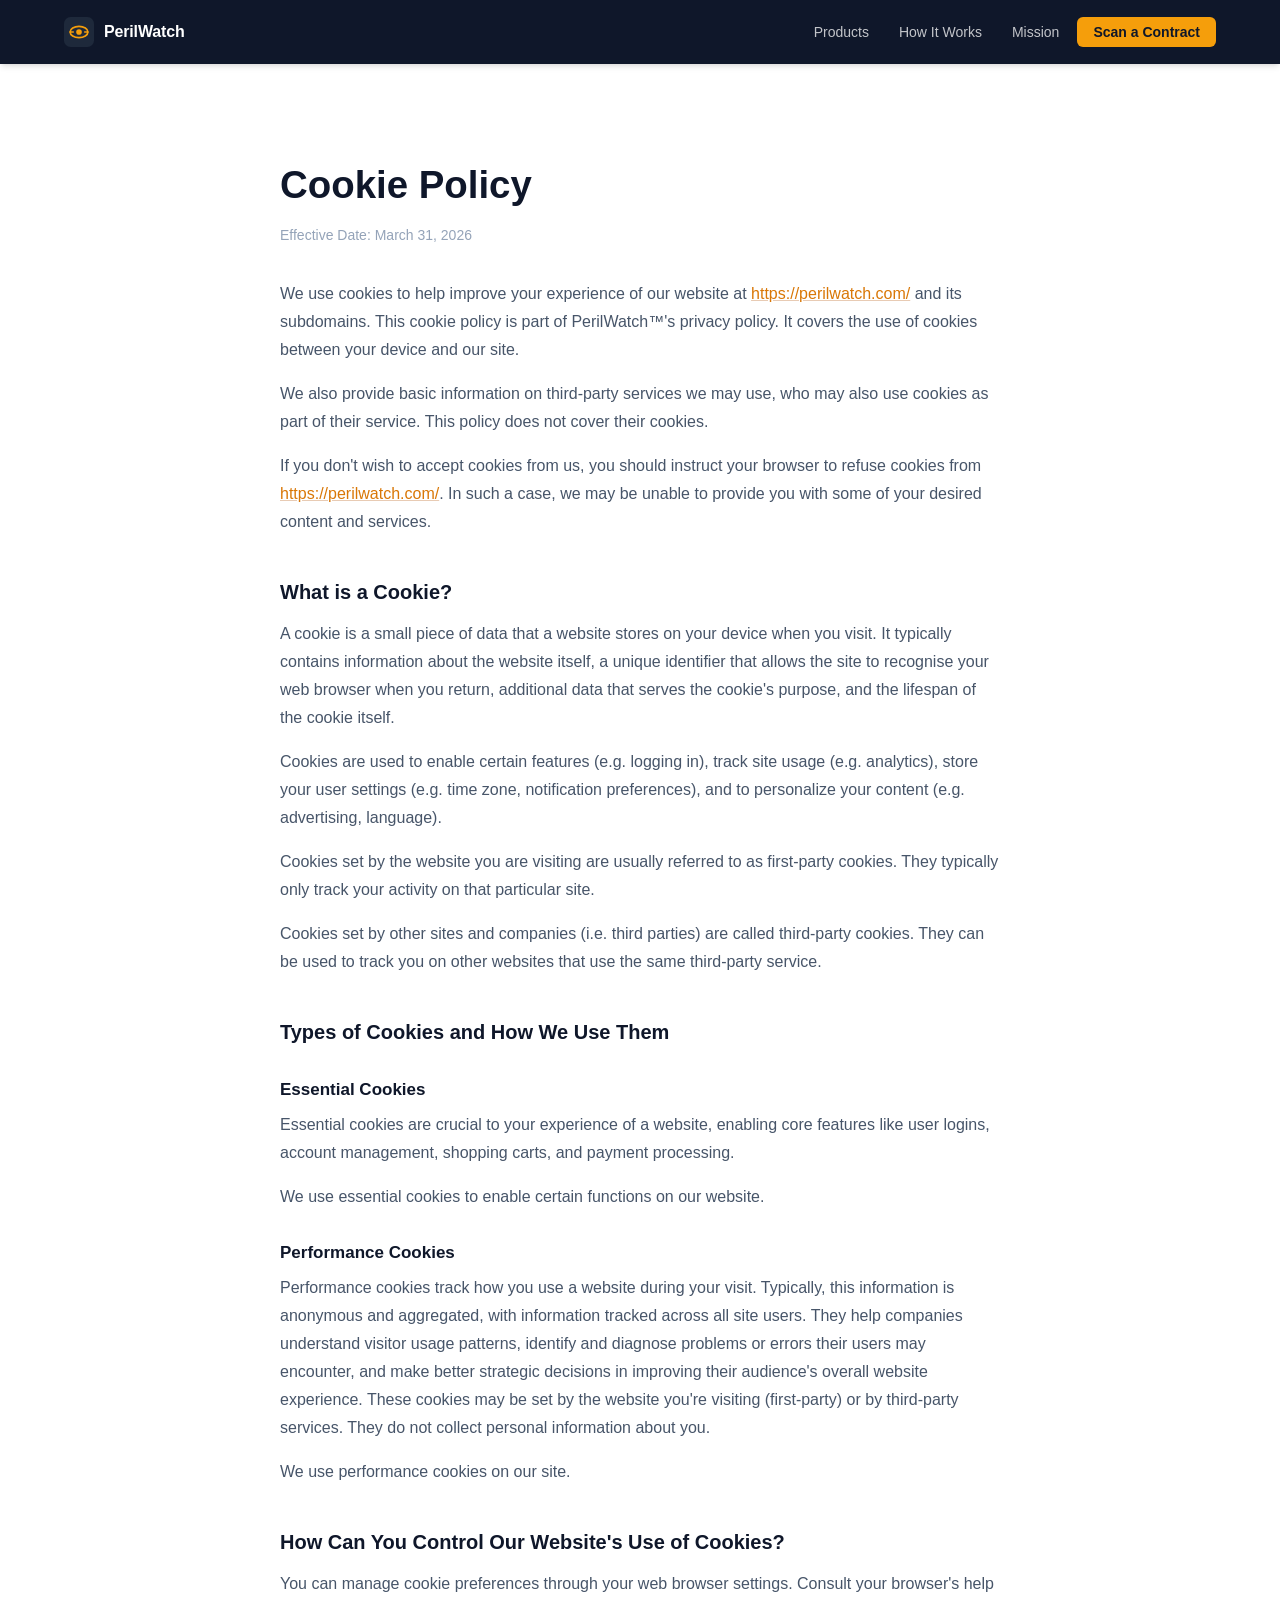
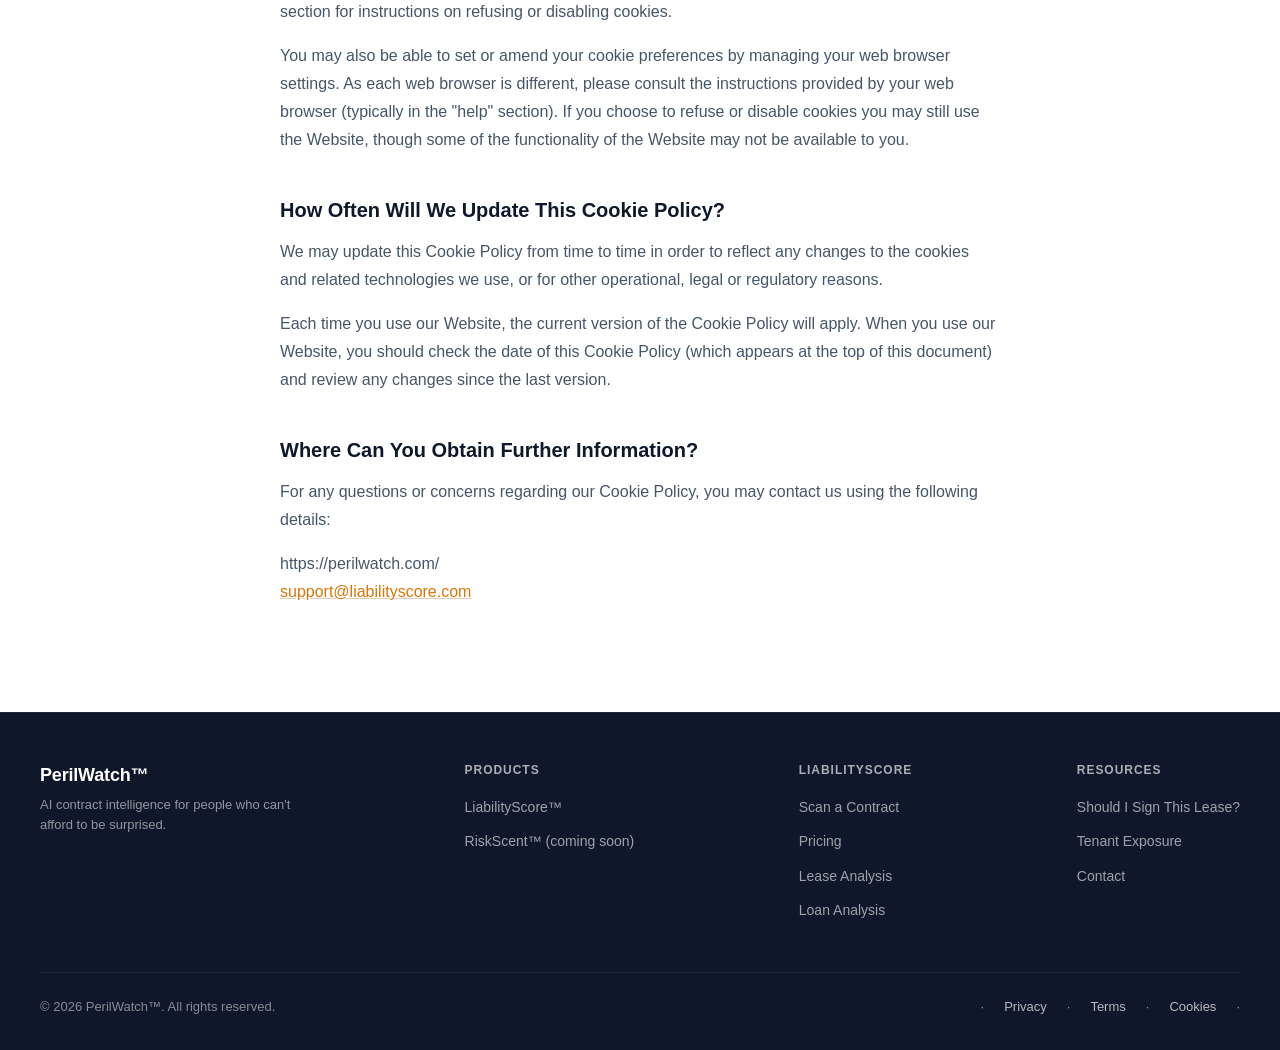
==== cookies.html @ 9eb55fb1 "feat: add legal pages and footer legal links - cookies.html: full cookie policy with fixed contact s" ====
<!DOCTYPE html>
<html lang="en">
<head>
  <meta charset="UTF-8">
  <meta name="viewport" content="width=device-width, initial-scale=1.0">
  <title>Cookie Policy — PerilWatch™</title>
  <meta name="description" content="Cookie Policy for PerilWatch™. Learn how we use cookies on perilwatch.com.">
  <link rel="canonical" href="https://perilwatch.com/cookies.html">
  <link rel="icon" href="/favicon.svg" type="image/svg+xml">
  <meta property="og:title" content="Cookie Policy — PerilWatch™">
  <meta property="og:url" content="https://perilwatch.com/cookies.html">
  <meta property="og:type" content="website">
  <meta property="og:site_name" content="PerilWatch™">
  <meta name="twitter:card" content="summary_large_image">
<!-- Google Tag Manager -->
<script>(function(w,d,s,l,i){w[l]=w[l]||[];w[l].push({'gtm.start':
new Date().getTime(),event:'gtm.js'});var f=d.getElementsByTagName(s)[0],
j=d.createElement(s),dl=l!='dataLayer'?'&l='+l:'';j.async=true;j.src=
'https://www.googletagmanager.com/gtm.js?id='+i+dl;f.parentNode.insertBefore(j,f);
})(window,document,'script','dataLayer','GTM-TNNKFWLQ');</script>
<!-- End Google Tag Manager -->
  <link rel="stylesheet" href="./css/style.css">
</head>
<body>
<!-- Google Tag Manager (noscript) -->
<noscript><iframe src="https://www.googletagmanager.com/ns.html?id=GTM-TNNKFWLQ"
height="0" width="0" style="display:none;visibility:hidden"></iframe></noscript>
<!-- End Google Tag Manager (noscript) -->
  <a href="#main" class="skip-link">Skip to main content</a>

  <header class="site-header">
    <nav class="nav-container" aria-label="Main navigation">
      <a href="./" class="nav-logo" aria-label="PerilWatch — Home">
        <svg viewBox="0 0 32 32" fill="none" xmlns="http://www.w3.org/2000/svg" aria-hidden="true">
          <rect width="32" height="32" rx="7" fill="#1e293b"/>
          <ellipse cx="16" cy="16" rx="9.5" ry="6" stroke="#f59e0b" stroke-width="1.8" fill="none"/>
          <circle cx="16" cy="16" r="3" fill="#f59e0b"/>
          <line x1="6.5" y1="16" x2="10" y2="16" stroke="#f59e0b" stroke-width="1.5" stroke-linecap="round"/>
          <line x1="22" y1="16" x2="25.5" y2="16" stroke="#f59e0b" stroke-width="1.5" stroke-linecap="round"/>
        </svg>
        <span>PerilWatch</span>
      </a>
      <button class="nav-toggle" aria-expanded="false" aria-controls="nav-menu" aria-label="Toggle navigation menu">
        <svg class="icon-menu" viewBox="0 0 24 24" fill="none" stroke="currentColor" stroke-width="2" stroke-linecap="round"><line x1="3" y1="6" x2="21" y2="6"/><line x1="3" y1="12" x2="21" y2="12"/><line x1="3" y1="18" x2="21" y2="18"/></svg>
        <svg class="icon-close" viewBox="0 0 24 24" fill="none" stroke="currentColor" stroke-width="2" stroke-linecap="round" style="display:none"><line x1="6" y1="6" x2="18" y2="18"/><line x1="6" y1="18" x2="18" y2="6"/></svg>
      </button>
      <ul class="nav-links" id="nav-menu">
        <li><a href="/#products">Products</a></li>
        <li><a href="/#how-it-works">How It Works</a></li>
        <li><a href="/#mission">Mission</a></li>
        <li><a href="https://liabilityscore.com/scan" class="nav-cta" target="_blank" rel="noopener noreferrer">Scan a Contract</a></li>
      </ul>
    </nav>
  </header>

  <main id="main">
    <div class="section">
      <div class="section-inner legal-content">

        <h1>Cookie Policy</h1>
        <p class="effective-date">Effective Date: March 31, 2026</p>

        <p>We use cookies to help improve your experience of our website at <a href="https://perilwatch.com/">https://perilwatch.com/</a> and its subdomains. This cookie policy is part of PerilWatch™'s privacy policy. It covers the use of cookies between your device and our site.</p>
        <p>We also provide basic information on third-party services we may use, who may also use cookies as part of their service. This policy does not cover their cookies.</p>
        <p>If you don't wish to accept cookies from us, you should instruct your browser to refuse cookies from <a href="https://perilwatch.com/">https://perilwatch.com/</a>. In such a case, we may be unable to provide you with some of your desired content and services.</p>

        <h2>What is a Cookie?</h2>
        <p>A cookie is a small piece of data that a website stores on your device when you visit. It typically contains information about the website itself, a unique identifier that allows the site to recognise your web browser when you return, additional data that serves the cookie's purpose, and the lifespan of the cookie itself.</p>
        <p>Cookies are used to enable certain features (e.g. logging in), track site usage (e.g. analytics), store your user settings (e.g. time zone, notification preferences), and to personalize your content (e.g. advertising, language).</p>
        <p>Cookies set by the website you are visiting are usually referred to as first-party cookies. They typically only track your activity on that particular site.</p>
        <p>Cookies set by other sites and companies (i.e. third parties) are called third-party cookies. They can be used to track you on other websites that use the same third-party service.</p>

        <h2>Types of Cookies and How We Use Them</h2>

        <h3>Essential Cookies</h3>
        <p>Essential cookies are crucial to your experience of a website, enabling core features like user logins, account management, shopping carts, and payment processing.</p>
        <p>We use essential cookies to enable certain functions on our website.</p>

        <h3>Performance Cookies</h3>
        <p>Performance cookies track how you use a website during your visit. Typically, this information is anonymous and aggregated, with information tracked across all site users. They help companies understand visitor usage patterns, identify and diagnose problems or errors their users may encounter, and make better strategic decisions in improving their audience's overall website experience. These cookies may be set by the website you're visiting (first-party) or by third-party services. They do not collect personal information about you.</p>
        <p>We use performance cookies on our site.</p>

        <h2>How Can You Control Our Website's Use of Cookies?</h2>
        <p>You can manage cookie preferences through your web browser settings. Consult your browser's help section for instructions on refusing or disabling cookies.</p>
        <p>You may also be able to set or amend your cookie preferences by managing your web browser settings. As each web browser is different, please consult the instructions provided by your web browser (typically in the "help" section). If you choose to refuse or disable cookies you may still use the Website, though some of the functionality of the Website may not be available to you.</p>

        <h2>How Often Will We Update This Cookie Policy?</h2>
        <p>We may update this Cookie Policy from time to time in order to reflect any changes to the cookies and related technologies we use, or for other operational, legal or regulatory reasons.</p>
        <p>Each time you use our Website, the current version of the Cookie Policy will apply. When you use our Website, you should check the date of this Cookie Policy (which appears at the top of this document) and review any changes since the last version.</p>

        <h2>Where Can You Obtain Further Information?</h2>
        <p>For any questions or concerns regarding our Cookie Policy, you may contact us using the following details:</p>
        <p>https://perilwatch.com/<br>
        <a href="mailto:support@liabilityscore.com">support@liabilityscore.com</a></p>

      </div>
    </div>
  </main>

  <footer class="site-footer">
    <div class="footer-inner">
      <div class="footer-top">
        <div class="footer-brand">
          <div class="brand-name">PerilWatch™</div>
          <p class="brand-tagline">AI contract intelligence for people who can't afford to be surprised.</p>
        </div>
        <div class="footer-links-col">
          <p class="footer-col-heading">Products</p>
          <ul>
            <li><a href="https://liabilityscore.com" target="_blank" rel="noopener noreferrer">LiabilityScore™</a></li>
            <li><a href="https://riskscent.com" target="_blank" rel="noopener noreferrer">RiskScent™ (coming soon)</a></li>
          </ul>
        </div>
        <div class="footer-links-col">
          <p class="footer-col-heading">LiabilityScore</p>
          <ul>
            <li><a href="https://liabilityscore.com/scan" target="_blank" rel="noopener noreferrer">Scan a Contract</a></li>
            <li><a href="https://liabilityscore.com/pricing" target="_blank" rel="noopener noreferrer">Pricing</a></li>
            <li><a href="https://liabilityscore.com/leases" target="_blank" rel="noopener noreferrer">Lease Analysis</a></li>
            <li><a href="https://liabilityscore.com/loans" target="_blank" rel="noopener noreferrer">Loan Analysis</a></li>
          </ul>
        </div>
        <div class="footer-links-col">
          <p class="footer-col-heading">Resources</p>
          <ul>
            <li><a href="https://shouldisignthislease.com" target="_blank" rel="noopener noreferrer">Should I Sign This Lease?</a></li>
            <li><a href="https://tenantexposure.com" target="_blank" rel="noopener noreferrer">Tenant Exposure</a></li>
            <li><a href="https://liabilityscore.com/contact" target="_blank" rel="noopener noreferrer">Contact</a></li>
          </ul>
        </div>
      </div>
      <div class="footer-bottom">
        <span>&copy; 2026 PerilWatch™. All rights reserved.</span>
        <div class="footer-links-inline">
          &middot; <a href="/privacy.html" class="footer-legal-link">Privacy</a> &middot; <a href="/terms.html" class="footer-legal-link">Terms</a> &middot; <a href="/cookies.html" class="footer-legal-link">Cookies</a> &middot;
        </div>
      </div>
    </div>
  </footer>

  <script src="./js/main.js?v=2" defer></script>
</body>
</html>
---- css/style.css ----
/* ===== RESET & BASE ===== */
*, *::before, *::after {
  box-sizing: border-box;
  margin: 0;
  padding: 0;
}

:root {
  --navy:        #0f172a;
  --navy-light:  #1e293b;
  --navy-mid:    #334155;
  --amber:       #f59e0b;
  --amber-hover: #fbbf24;
  --amber-dark:  #d97706;
  --amber-soft:  #fffbeb;
  --amber-border:#fcd34d;
  --amber-text:  #92400e;
  --white:       #ffffff;
  --gray-50:     #f8fafc;
  --gray-100:    #f1f5f9;
  --gray-200:    #e2e8f0;
  --gray-300:    #cbd5e1;
  --gray-400:    #94a3b8;
  --gray-500:    #64748b;
  --gray-600:    #475569;
  --gray-700:    #334155;
  --gray-800:    #1e293b;
  --gray-900:    #0f172a;
  --green-soft:  #f0fdf4;
  --green-border:#86efac;
  --green-text:  #166534;
  --teal:        #0d9488;
  --font-sans:   -apple-system, BlinkMacSystemFont, "Segoe UI", Roboto, "Helvetica Neue", Arial, sans-serif;
  --max-width:   1200px;
  --content-width: 780px;
  --shadow-sm:   0 1px 2px rgba(0,0,0,0.05);
  --shadow-md:   0 4px 6px -1px rgba(0,0,0,0.1), 0 2px 4px -2px rgba(0,0,0,0.1);
  --shadow-lg:   0 10px 15px -3px rgba(0,0,0,0.1), 0 4px 6px -4px rgba(0,0,0,0.1);
  --radius-sm:   6px;
  --radius-md:   10px;
  --radius-lg:   16px;
}

html {
  scroll-behavior: smooth;
  -webkit-text-size-adjust: 100%;
}

body {
  font-family: var(--font-sans);
  font-size: 16px;
  line-height: 1.6;
  color: var(--gray-800);
  background: var(--white);
  -webkit-font-smoothing: antialiased;
  -moz-osx-font-smoothing: grayscale;
}

img, svg { display: block; max-width: 100%; }

a {
  color: var(--amber-dark);
  text-decoration: none;
  transition: color 0.2s ease;
}
a:hover { color: var(--amber); }

/* ===== SKIP LINK ===== */
.skip-link {
  position: absolute;
  top: -40px;
  left: 0;
  background: var(--amber);
  color: var(--navy);
  padding: 8px 16px;
  z-index: 100;
  font-size: 14px;
  font-weight: 600;
}
.skip-link:focus { top: 0; }

/* ===== NAVIGATION ===== */
.site-header {
  background: var(--navy);
  position: sticky;
  top: 0;
  z-index: 50;
  box-shadow: var(--shadow-md);
}

.nav-container {
  max-width: var(--max-width);
  margin: 0 auto;
  padding: 0 24px;
  display: flex;
  align-items: center;
  justify-content: space-between;
  height: 64px;
}

.nav-logo {
  display: flex;
  align-items: center;
  gap: 10px;
  color: var(--white);
  font-weight: 800;
  font-size: 16px;
  letter-spacing: -0.01em;
  text-decoration: none;
  white-space: nowrap;
}
.nav-logo:hover { color: var(--amber); }
.nav-logo svg { width: 30px; height: 30px; flex-shrink: 0; }
.nav-logo .logo-tag {
  font-size: 11px;
  font-weight: 500;
  color: var(--amber);
  letter-spacing: 0.08em;
  text-transform: uppercase;
  margin-left: 2px;
  margin-top: 1px;
}

.nav-links {
  display: flex;
  align-items: center;
  gap: 6px;
  list-style: none;
}
.nav-links a {
  color: rgba(255,255,255,0.75);
  font-size: 14px;
  font-weight: 500;
  padding: 6px 12px;
  border-radius: var(--radius-sm);
  transition: color 0.2s, background 0.2s;
  text-decoration: none;
  white-space: nowrap;
}
.nav-links a:hover,
.nav-links a.active {
  color: var(--white);
  background: rgba(255,255,255,0.1);
}
.nav-links .nav-cta {
  background: var(--amber);
  color: var(--navy) !important;
  font-weight: 700;
  padding: 7px 16px;
}
.nav-links .nav-cta:hover {
  background: var(--amber-hover);
  color: var(--navy) !important;
}

.nav-toggle {
  display: none;
  background: none;
  border: none;
  cursor: pointer;
  padding: 8px;
  color: var(--white);
}
.nav-toggle svg { width: 24px; height: 24px; }
.nav-toggle .icon-close { display: none; }
.nav-toggle[aria-expanded="true"] .icon-menu { display: none; }
.nav-toggle[aria-expanded="true"] .icon-close { display: block; }

/* ===== HERO ===== */
.hero {
  background: linear-gradient(135deg, var(--navy) 0%, #1a2744 60%, var(--navy-light) 100%);
  color: var(--white);
  padding: clamp(72px, 11vw, 130px) 24px;
  text-align: center;
  position: relative;
  overflow: hidden;
}

.hero::before {
  content: '';
  position: absolute;
  inset: 0;
  background: radial-gradient(ellipse at 60% 40%, rgba(245,158,11,0.08) 0%, transparent 65%);
  pointer-events: none;
}

.hero-inner {
  max-width: 860px;
  margin: 0 auto;
  position: relative;
}

.hero-eyebrow {
  display: inline-flex;
  align-items: center;
  gap: 8px;
  background: rgba(245,158,11,0.15);
  border: 1px solid rgba(245,158,11,0.3);
  color: var(--amber);
  font-size: 12px;
  font-weight: 700;
  letter-spacing: 0.1em;
  text-transform: uppercase;
  padding: 6px 14px;
  border-radius: 100px;
  margin-bottom: 28px;
}
.hero-eyebrow svg { width: 14px; height: 14px; flex-shrink: 0; }

.hero h1 {
  font-size: clamp(30px, 5.5vw, 58px);
  font-weight: 800;
  line-height: 1.1;
  letter-spacing: -0.03em;
  margin-bottom: 20px;
}
.hero h1 em {
  font-style: normal;
  color: var(--amber);
}

.hero .subtitle {
  font-size: clamp(16px, 2.2vw, 21px);
  color: rgba(255,255,255,0.72);
  line-height: 1.55;
  max-width: 680px;
  margin: 0 auto 36px;
}

.hero-cta-group {
  display: flex;
  align-items: center;
  justify-content: center;
  gap: 14px;
  flex-wrap: wrap;
}

.btn-primary {
  display: inline-block;
  background: var(--amber);
  color: var(--navy);
  font-size: 16px;
  font-weight: 700;
  padding: 15px 36px;
  border-radius: var(--radius-md);
  text-decoration: none;
  transition: background 0.2s, transform 0.15s;
  box-shadow: 0 4px 18px rgba(245,158,11,0.35);
}
.btn-primary:hover {
  background: var(--amber-hover);
  transform: translateY(-1px);
  color: var(--navy);
}

.btn-ghost {
  display: inline-block;
  color: rgba(255,255,255,0.8);
  font-size: 15px;
  font-weight: 500;
  padding: 14px 28px;
  border-radius: var(--radius-md);
  border: 1px solid rgba(255,255,255,0.2);
  text-decoration: none;
  transition: border-color 0.2s, color 0.2s;
}
.btn-ghost:hover {
  border-color: rgba(255,255,255,0.5);
  color: var(--white);
}

.hero-trust {
  margin-top: 40px;
  font-size: 13px;
  color: rgba(255,255,255,0.45);
  display: flex;
  align-items: center;
  justify-content: center;
  gap: 6px;
}
.hero-trust svg { width: 14px; height: 14px; flex-shrink: 0; }

/* ===== SECTIONS ===== */
.section {
  padding: clamp(56px, 7vw, 96px) 24px;
}
.section--alt   { background: var(--gray-50); }
.section--dark  { background: var(--navy); color: var(--white); }
.section--amber { background: linear-gradient(135deg, var(--amber-dark) 0%, var(--amber) 100%); color: var(--navy); }

.section-inner {
  max-width: var(--max-width);
  margin: 0 auto;
}

.section-label {
  font-size: 11px;
  font-weight: 700;
  letter-spacing: 0.12em;
  text-transform: uppercase;
  color: var(--amber-text);
  margin-bottom: 10px;
}
.section--dark .section-label { color: var(--amber); }

.section-title {
  font-size: clamp(24px, 3.2vw, 36px);
  font-weight: 800;
  color: var(--gray-900);
  letter-spacing: -0.02em;
  margin-bottom: 14px;
  line-height: 1.15;
}
.section--dark .section-title { color: var(--white); }

.section-subtitle {
  font-size: 17px;
  color: var(--gray-500);
  max-width: 640px;
  margin-bottom: 48px;
  line-height: 1.6;
}
.section--dark .section-subtitle { color: rgba(255,255,255,0.6); }

/* ===== PROBLEM STRIP ===== */
.problem-strip {
  background: var(--navy-light);
  padding: clamp(32px, 4vw, 52px) 24px;
}
.problem-grid {
  max-width: var(--max-width);
  margin: 0 auto;
  display: grid;
  grid-template-columns: repeat(auto-fit, minmax(240px, 1fr));
  gap: 0;
}
.problem-item {
  padding: 28px 32px;
  border-right: 1px solid rgba(255,255,255,0.06);
  color: var(--white);
}
.problem-item:last-child { border-right: none; }
.problem-stat {
  font-size: 40px;
  font-weight: 800;
  color: var(--amber);
  letter-spacing: -0.03em;
  line-height: 1;
  margin-bottom: 6px;
}
.problem-desc {
  font-size: 14px;
  color: rgba(255,255,255,0.6);
  line-height: 1.5;
}

/* ===== PRODUCTS ===== */
.products-grid {
  display: grid;
  grid-template-columns: repeat(auto-fit, minmax(320px, 1fr));
  gap: 28px;
  margin-top: 8px;
}

.product-card {
  background: var(--white);
  border: 1px solid var(--gray-200);
  border-radius: var(--radius-lg);
  padding: 36px;
  box-shadow: var(--shadow-sm);
  transition: box-shadow 0.2s, transform 0.2s;
  position: relative;
}
.product-card:hover {
  box-shadow: var(--shadow-lg);
  transform: translateY(-2px);
}
.product-card--flagship {
  border-color: var(--amber);
  box-shadow: 0 0 0 1px var(--amber), var(--shadow-md);
}
.product-card--flagship:hover {
  box-shadow: 0 0 0 1px var(--amber-hover), var(--shadow-lg);
}
.product-card--coming-soon {
  opacity: 0.9;
}

.product-badge {
  display: inline-flex;
  align-items: center;
  gap: 5px;
  font-size: 11px;
  font-weight: 700;
  letter-spacing: 0.08em;
  text-transform: uppercase;
  padding: 4px 10px;
  border-radius: 100px;
  margin-bottom: 20px;
}
.product-badge--flagship {
  background: var(--amber-soft);
  color: var(--amber-text);
  border: 1px solid var(--amber-border);
}
.product-badge--soon {
  background: var(--gray-100);
  color: var(--gray-700);
  border: 1px solid var(--gray-200);
}

.product-icon {
  width: 52px;
  height: 52px;
  border-radius: var(--radius-md);
  display: flex;
  align-items: center;
  justify-content: center;
  margin-bottom: 18px;
}
.product-icon--flagship { background: var(--amber-soft); }
.product-icon--soon     { background: var(--gray-100); }
.product-icon svg { width: 28px; height: 28px; }

.product-name {
  font-size: 22px;
  font-weight: 800;
  color: var(--gray-900);
  letter-spacing: -0.01em;
  margin-bottom: 4px;
}
.product-domain {
  font-size: 13px;
  color: var(--gray-600);
  margin-bottom: 14px;
}
.product-desc {
  font-size: 15px;
  color: var(--gray-600);
  line-height: 1.65;
  margin-bottom: 24px;
}

.product-features {
  list-style: none;
  margin-bottom: 28px;
}
.product-features li {
  display: flex;
  align-items: flex-start;
  gap: 10px;
  font-size: 14px;
  color: var(--gray-600);
  margin-bottom: 10px;
}
.product-features li svg {
  width: 16px;
  height: 16px;
  flex-shrink: 0;
  margin-top: 2px;
  color: var(--teal);
}
.product-card--coming-soon .product-features li svg { color: var(--gray-300); }

.btn-product {
  display: inline-block;
  width: 100%;
  text-align: center;
  font-size: 15px;
  font-weight: 700;
  padding: 13px 24px;
  border-radius: var(--radius-md);
  text-decoration: none;
  transition: background 0.2s, transform 0.15s, color 0.2s;
}
.btn-product--flagship {
  background: var(--amber);
  color: var(--navy);
  box-shadow: 0 3px 12px rgba(245,158,11,0.3);
}
.btn-product--flagship:hover {
  background: var(--amber-hover);
  color: var(--navy);
  transform: translateY(-1px);
}
.btn-product--soon {
  background: var(--gray-100);
  color: var(--gray-600);
  cursor: default;
  pointer-events: none;
}

/* ===== HOW IT WORKS ===== */
.steps-grid {
  display: grid;
  grid-template-columns: repeat(auto-fit, minmax(220px, 1fr));
  gap: 0;
  position: relative;
}
.steps-grid::before {
  content: '';
  position: absolute;
  top: 36px;
  left: 15%;
  right: 15%;
  height: 2px;
  background: linear-gradient(90deg, var(--amber) 0%, var(--amber-dark) 100%);
  opacity: 0.2;
}

.step-item {
  padding: 0 24px;
  text-align: center;
}
.step-number {
  width: 72px;
  height: 72px;
  background: var(--navy);
  color: var(--amber);
  font-size: 24px;
  font-weight: 800;
  border-radius: 50%;
  display: flex;
  align-items: center;
  justify-content: center;
  margin: 0 auto 20px;
  border: 3px solid var(--amber);
  position: relative;
  z-index: 1;
}
.step-title {
  font-size: 17px;
  font-weight: 700;
  color: var(--gray-900);
  margin-bottom: 10px;
}
.step-desc {
  font-size: 14px;
  color: var(--gray-500);
  line-height: 1.6;
}

/* ===== WHO IT'S FOR ===== */
.audience-grid {
  display: grid;
  grid-template-columns: repeat(auto-fit, minmax(240px, 1fr));
  gap: 20px;
}
.audience-card {
  background: rgba(255,255,255,0.05);
  border: 1px solid rgba(255,255,255,0.1);
  border-radius: var(--radius-md);
  padding: 28px;
  transition: background 0.2s, border-color 0.2s;
}
.audience-card:hover {
  background: rgba(255,255,255,0.08);
  border-color: rgba(245,158,11,0.3);
}
.audience-icon {
  font-size: 32px;
  margin-bottom: 14px;
  line-height: 1;
}
.audience-title {
  font-size: 17px;
  font-weight: 700;
  color: var(--white);
  margin-bottom: 8px;
}
.audience-desc {
  font-size: 14px;
  color: rgba(255,255,255,0.55);
  line-height: 1.6;
}

/* ===== MISSION SECTION ===== */
.mission-block {
  max-width: 780px;
  margin: 0 auto;
  text-align: center;
}
.mission-quote {
  font-size: clamp(20px, 2.8vw, 28px);
  font-weight: 700;
  color: var(--gray-900);
  line-height: 1.4;
  letter-spacing: -0.01em;
  margin-bottom: 20px;
}
.mission-quote em {
  font-style: normal;
  color: var(--amber-dark);
}
.mission-body {
  font-size: 16px;
  color: var(--gray-600);
  line-height: 1.75;
}

/* ===== CTA BANNER ===== */
.cta-banner {
  background: linear-gradient(135deg, var(--navy) 0%, #1a2744 100%);
  padding: clamp(56px, 7vw, 96px) 24px;
  text-align: center;
  position: relative;
  overflow: hidden;
}
.cta-banner::before {
  content: '';
  position: absolute;
  inset: 0;
  background: radial-gradient(ellipse at 50% 80%, rgba(245,158,11,0.12) 0%, transparent 60%);
  pointer-events: none;
}
.cta-banner-inner { position: relative; }
.cta-banner h2 {
  font-size: clamp(26px, 4vw, 44px);
  font-weight: 800;
  color: var(--white);
  letter-spacing: -0.02em;
  margin-bottom: 14px;
}
.cta-banner p {
  font-size: 17px;
  color: rgba(255,255,255,0.65);
  max-width: 560px;
  margin: 0 auto 36px;
  line-height: 1.6;
}

/* ===== FOOTER ===== */
.site-footer {
  background: var(--navy);
  border-top: 1px solid rgba(255,255,255,0.06);
  padding: 48px 24px 32px;
  color: rgba(255,255,255,0.5);
}
.footer-inner {
  max-width: var(--max-width);
  margin: 0 auto;
}
.footer-top {
  display: flex;
  align-items: flex-start;
  justify-content: space-between;
  gap: 40px;
  flex-wrap: wrap;
  margin-bottom: 40px;
}
.footer-brand .brand-name {
  font-size: 18px;
  font-weight: 800;
  color: var(--white);
  letter-spacing: -0.01em;
  margin-bottom: 6px;
}
.footer-brand .brand-tagline {
  font-size: 13px;
  color: rgba(255,255,255,0.55);
  max-width: 260px;
  line-height: 1.5;
}
.footer-links-col .footer-col-heading {
  font-size: 12px;
  font-weight: 700;
  letter-spacing: 0.08em;
  text-transform: uppercase;
  color: rgba(255,255,255,0.65);
  margin-bottom: 14px;
}
.footer-links-col ul { list-style: none; }
.footer-links-col li { margin-bottom: 9px; }
.footer-links-col a {
  font-size: 14px;
  color: rgba(255,255,255,0.6);
  text-decoration: none;
  transition: color 0.2s;
}
.footer-links-col a:hover { color: var(--amber); }
.footer-bottom {
  border-top: 1px solid rgba(255,255,255,0.06);
  padding-top: 24px;
  display: flex;
  align-items: center;
  justify-content: space-between;
  flex-wrap: wrap;
  gap: 12px;
  font-size: 13px;
}
.footer-bottom a {
  color: rgba(255,255,255,0.4);
  text-decoration: none;
  transition: color 0.2s;
}
.footer-bottom a:hover { color: var(--amber); }

.footer-legal-link {
  color: rgba(255,255,255,0.7) !important;
  text-decoration: underline;
  text-decoration-color: rgba(255,255,255,0.3);
}
.footer-links-inline {
  display: flex;
  gap: 20px;
}

/* ===== NOTIFY FORM (RiskScent waitlist) ===== */
.notify-form {
  margin-top: 8px;
}
.notify-row {
  display: flex;
  flex-direction: column;
  gap: 10px;
}
.notify-input {
  width: 100%;
  padding: 13px 16px;
  font-size: 15px;
  font-family: var(--font-sans);
  border: 1.5px solid var(--gray-200);
  border-radius: var(--radius-md);
  background: var(--white);
  color: var(--gray-900);
  transition: border-color 0.2s, box-shadow 0.2s;
  outline: none;
}
.notify-input:focus {
  border-color: var(--amber);
  box-shadow: 0 0 0 3px rgba(245,158,11,0.15);
}
.notify-input::placeholder { color: var(--gray-400); }
.notify-btn {
  width: 100%;
  padding: 13px 24px;
  font-size: 15px;
  font-weight: 700;
  font-family: var(--font-sans);
  background: var(--navy);
  color: var(--white);
  border: none;
  border-radius: var(--radius-md);
  cursor: pointer;
  transition: background 0.2s;
}
.notify-btn:hover { background: var(--navy-mid); }
.notify-btn:disabled { opacity: 0.6; cursor: default; }
.notify-status {
  margin-top: 10px;
  font-size: 13px;
  line-height: 1.5;
  min-height: 20px;
}
.notify-status.success { color: var(--green-text); }
.notify-status.error   { color: #dc2626; }

/* ===== RESPONSIVE ===== */
@media (max-width: 768px) {
  .nav-links {
    display: none;
    position: absolute;
    top: 64px;
    left: 0;
    right: 0;
    background: var(--navy-light);
    flex-direction: column;
    align-items: flex-start;
    padding: 16px;
    gap: 4px;
    box-shadow: var(--shadow-lg);
    border-top: 1px solid rgba(255,255,255,0.08);
  }
  .nav-links.open { display: flex; }
  .nav-links li { width: 100%; }
  .nav-links a { display: block; width: 100%; padding: 10px 14px; }
  .nav-toggle { display: flex; }

  .problem-item { border-right: none; border-bottom: 1px solid rgba(255,255,255,0.06); }
  .problem-item:last-child { border-bottom: none; }

  .steps-grid::before { display: none; }
  .step-item { padding: 0 12px 32px; }

  .hero-cta-group { flex-direction: column; align-items: center; }
  .btn-ghost, .btn-primary { width: 100%; max-width: 340px; text-align: center; }

  .footer-top { flex-direction: column; gap: 32px; }
  .footer-bottom { flex-direction: column; text-align: center; }
  .footer-links-inline { justify-content: center; }

  .score-bands-mini { grid-template-columns: 1fr; }
}

@media (max-width: 480px) {
  .products-grid { grid-template-columns: 1fr; }
  .audience-grid { grid-template-columns: 1fr; }
}

/* ===== LEGAL PAGES ===== */
.legal-content {
  max-width: 720px;
}
.legal-content h1 {
  font-size: clamp(1.75rem, 3vw, 2.5rem);
  font-weight: 800;
  margin-bottom: 0.5rem;
  color: var(--navy);
}
.legal-content .effective-date {
  color: var(--gray-400);
  font-size: 0.875rem;
  margin-bottom: 2rem;
}
.legal-content h2 {
  font-size: 1.25rem;
  font-weight: 700;
  color: var(--navy);
  margin-top: 2.5rem;
  margin-bottom: 0.75rem;
}
.legal-content h3 {
  font-size: 1.0625rem;
  font-weight: 700;
  color: var(--navy);
  margin-top: 1.75rem;
  margin-bottom: 0.5rem;
}
.legal-content p {
  color: var(--gray-600);
  line-height: 1.75;
  margin-bottom: 1rem;
}
.legal-content a {
  color: var(--amber-dark);
  text-decoration: underline;
  text-decoration-color: rgba(180,83,9,0.3);
}
.legal-content a:hover {
  text-decoration-color: var(--amber-dark);
}
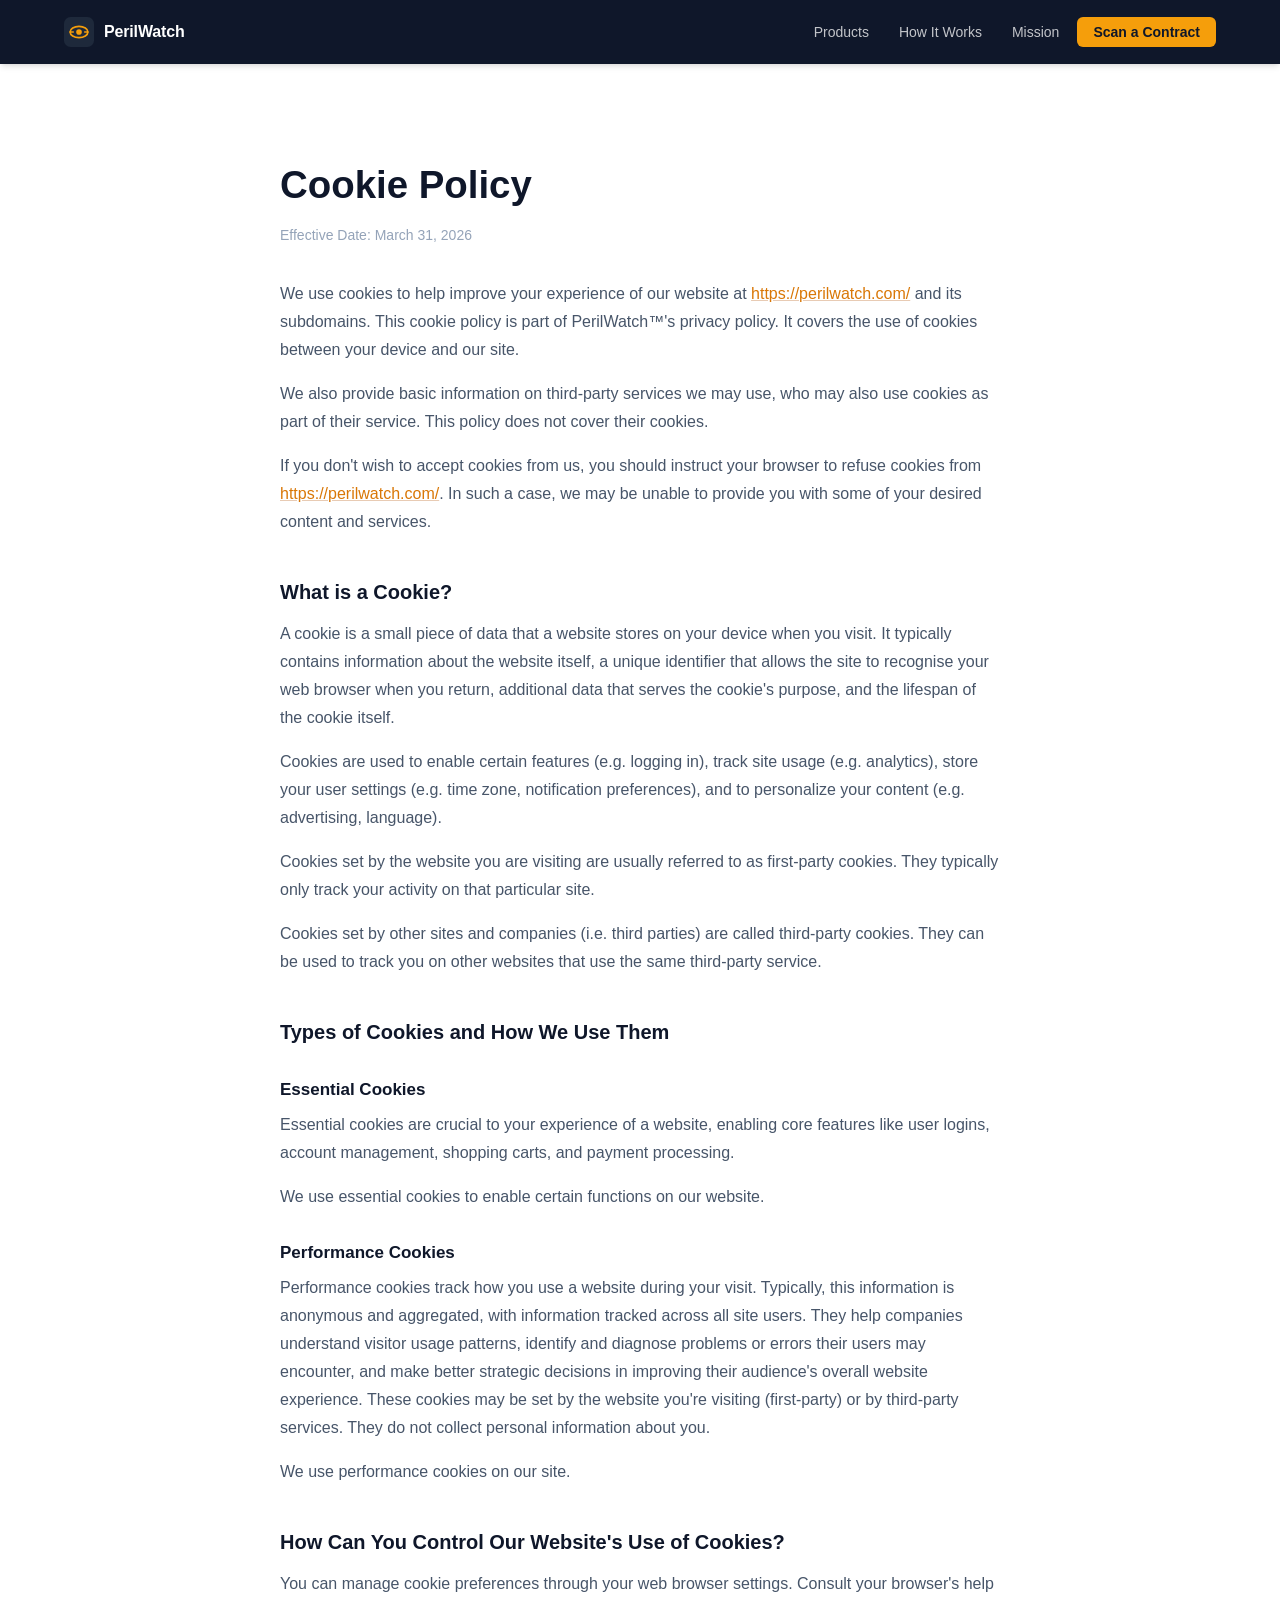
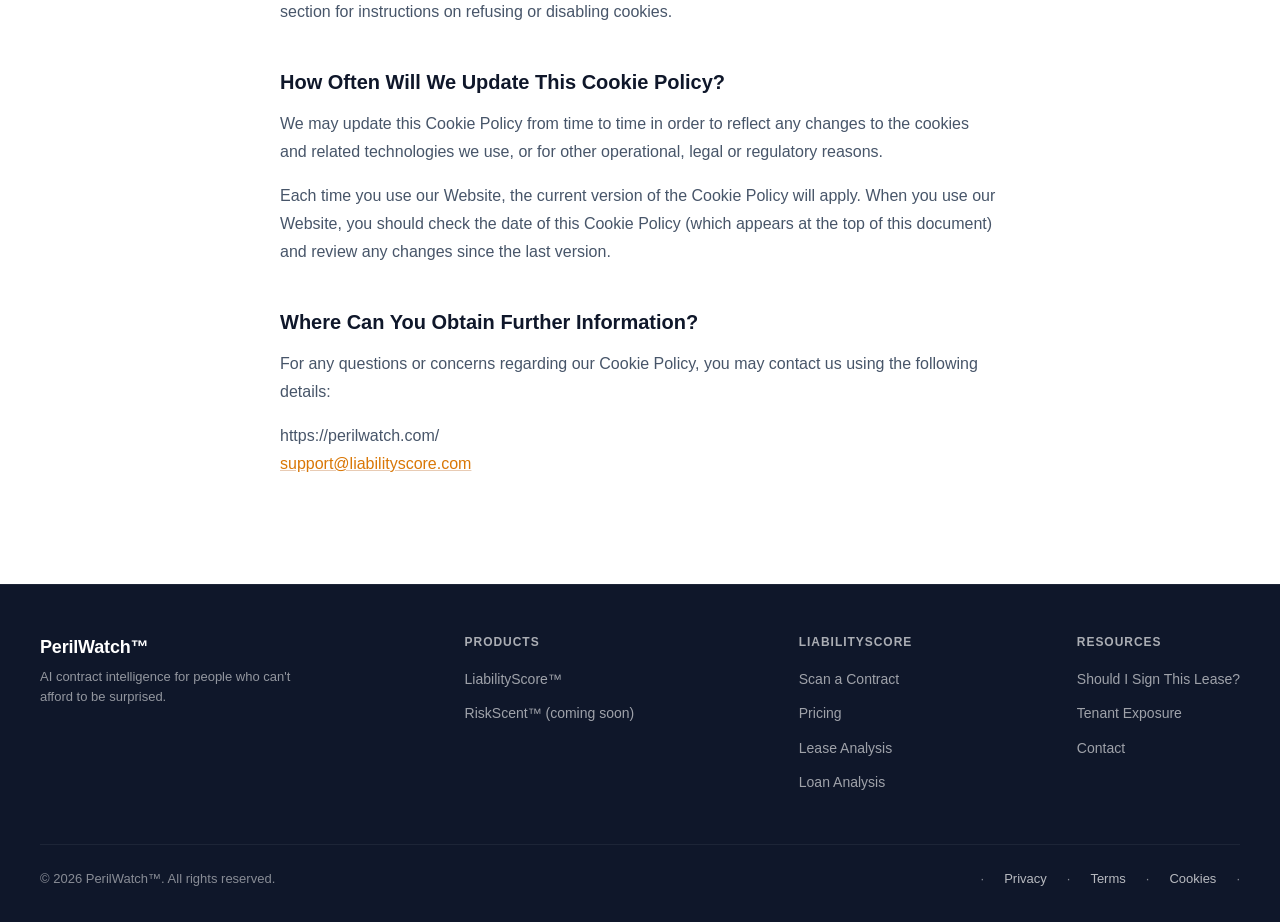
==== commit 6d4081a4: "fix: remove duplicate cookie control paragraph Co-Authored-By: Claude Sonnet 4.6 <noreply@anthropic." ====
--- a/cookies.html
+++ b/cookies.html
@@ -82,7 +82,6 @@
 
         <h2>How Can You Control Our Website's Use of Cookies?</h2>
         <p>You can manage cookie preferences through your web browser settings. Consult your browser's help section for instructions on refusing or disabling cookies.</p>
-        <p>You may also be able to set or amend your cookie preferences by managing your web browser settings. As each web browser is different, please consult the instructions provided by your web browser (typically in the "help" section). If you choose to refuse or disable cookies you may still use the Website, though some of the functionality of the Website may not be available to you.</p>
 
         <h2>How Often Will We Update This Cookie Policy?</h2>
         <p>We may update this Cookie Policy from time to time in order to reflect any changes to the cookies and related technologies we use, or for other operational, legal or regulatory reasons.</p>
--- a/css/style.css
+++ b/css/style.css
@@ -839,3 +839,11 @@
 .legal-content a:hover {
   text-decoration-color: var(--amber-dark);
 }
+.legal-content ul {
+  margin: 0 0 1rem 1.5rem;
+  color: var(--gray-600);
+  line-height: 1.75;
+}
+.legal-content ul li {
+  margin-bottom: 0.375rem;
+}
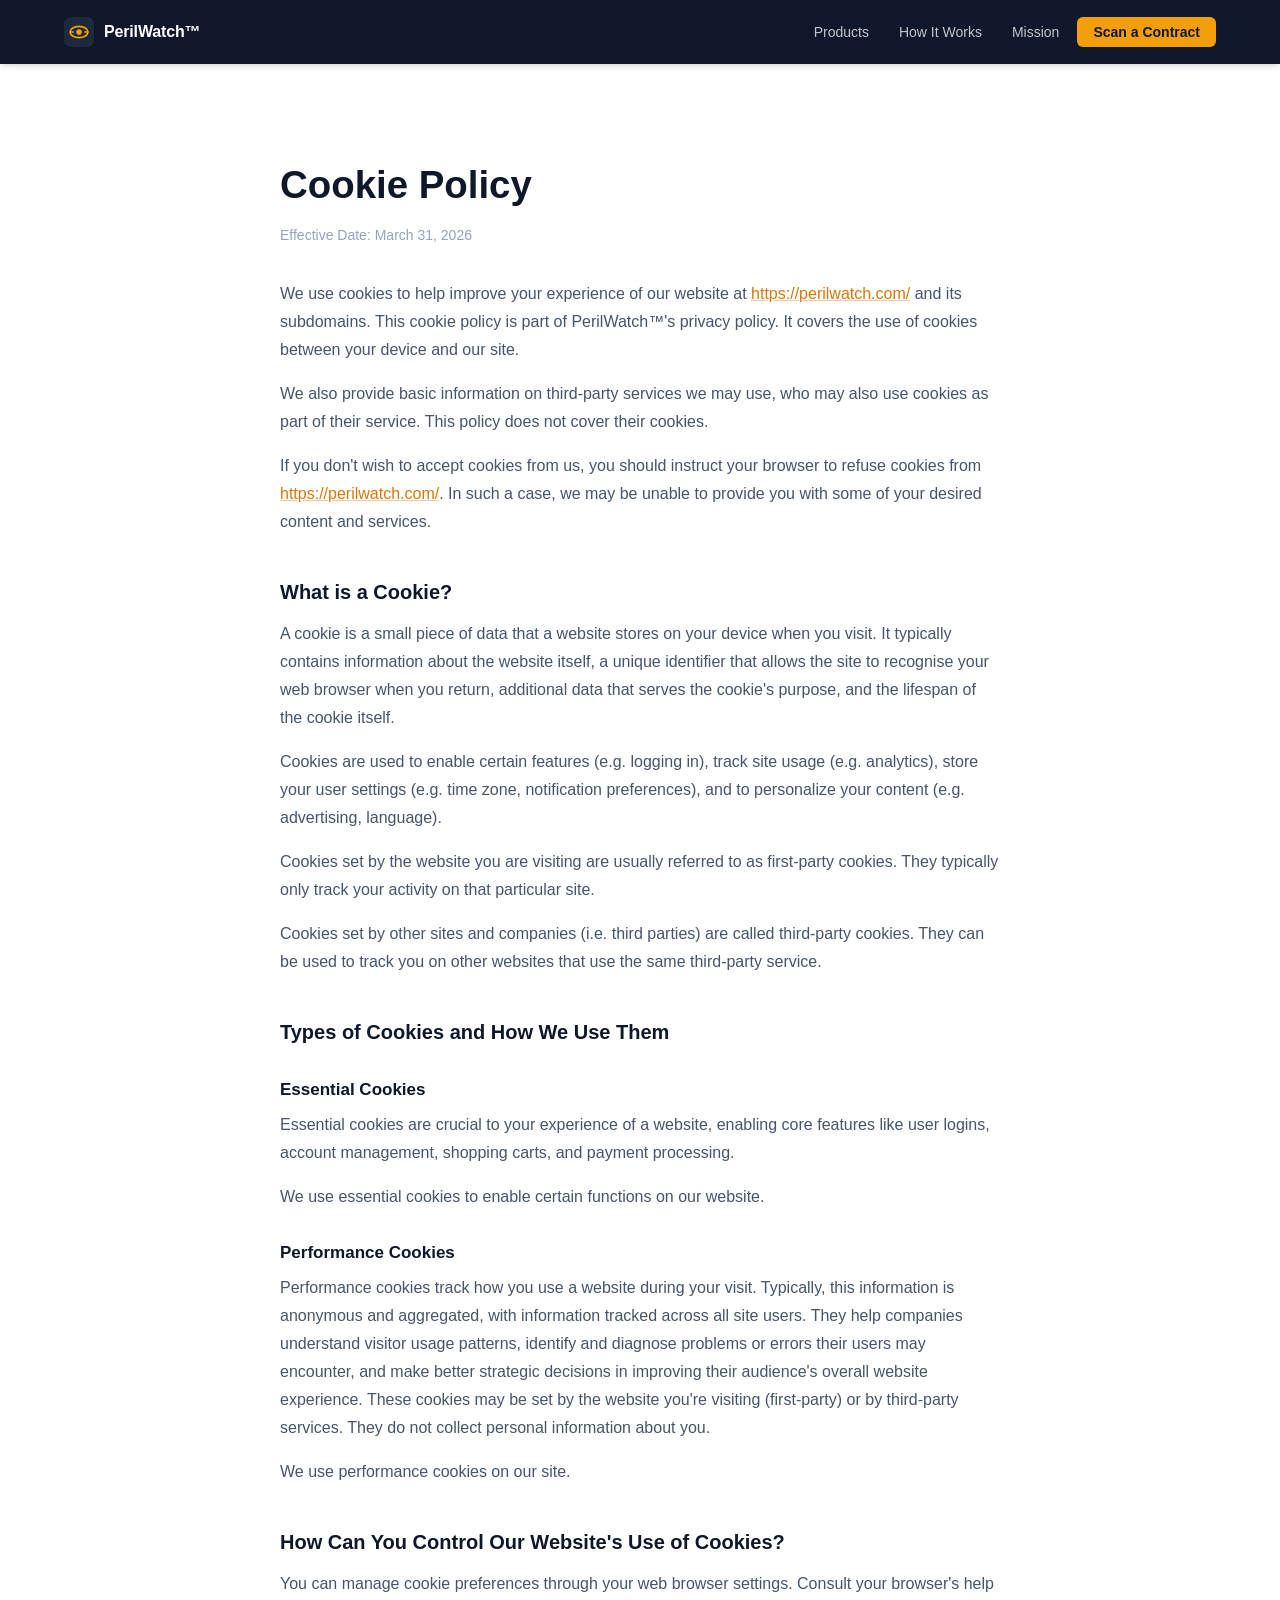
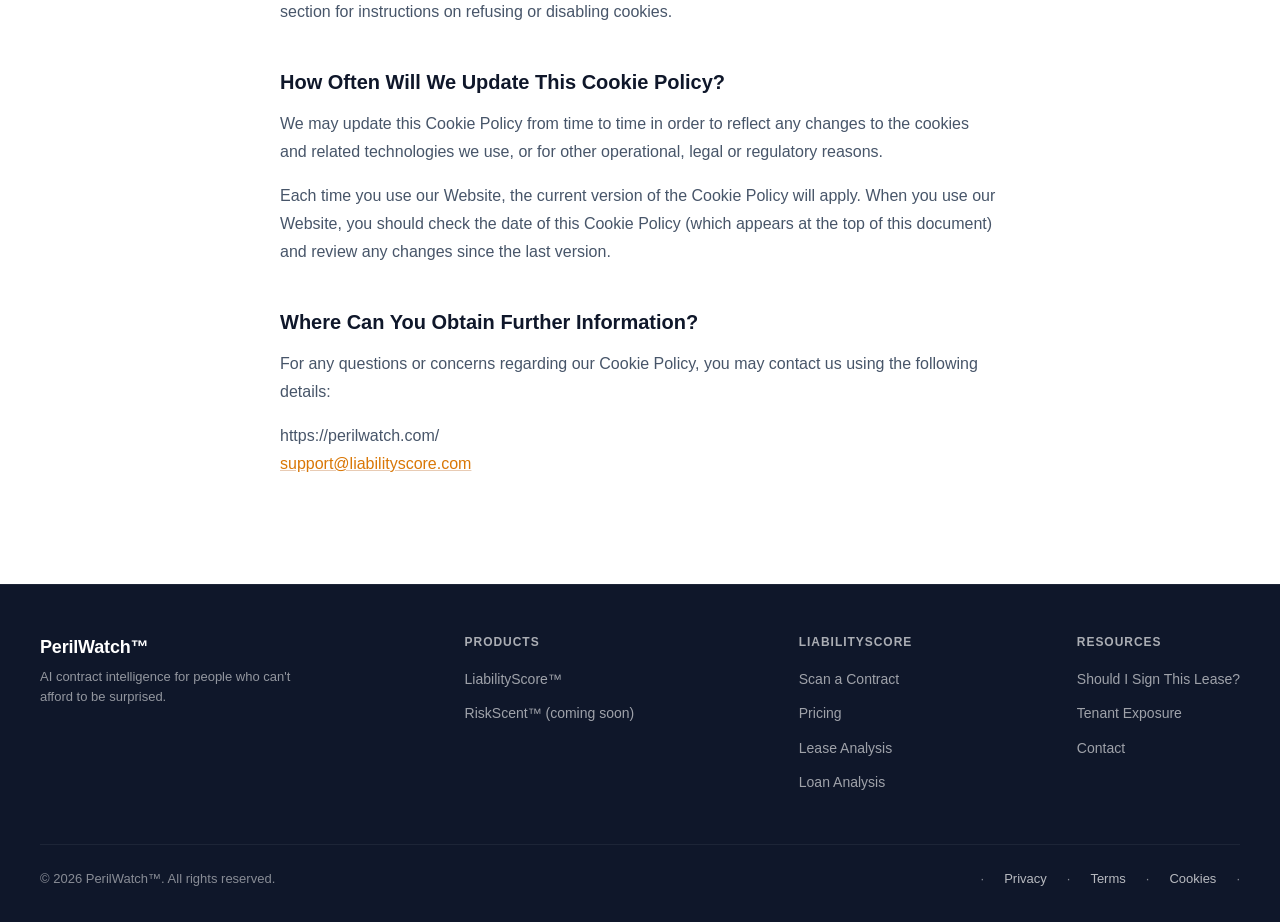
==== commit 10fde61d: "Add missing ™ to all PerilWatch instances across site - index.html: nav logo span, meta description," ====
--- a/cookies.html
+++ b/cookies.html
@@ -38,7 +38,7 @@
           <line x1="6.5" y1="16" x2="10" y2="16" stroke="#f59e0b" stroke-width="1.5" stroke-linecap="round"/>
           <line x1="22" y1="16" x2="25.5" y2="16" stroke="#f59e0b" stroke-width="1.5" stroke-linecap="round"/>
         </svg>
-        <span>PerilWatch</span>
+        <span>PerilWatch™</span>
       </a>
       <button class="nav-toggle" aria-expanded="false" aria-controls="nav-menu" aria-label="Toggle navigation menu">
         <svg class="icon-menu" viewBox="0 0 24 24" fill="none" stroke="currentColor" stroke-width="2" stroke-linecap="round"><line x1="3" y1="6" x2="21" y2="6"/><line x1="3" y1="12" x2="21" y2="12"/><line x1="3" y1="18" x2="21" y2="18"/></svg>
